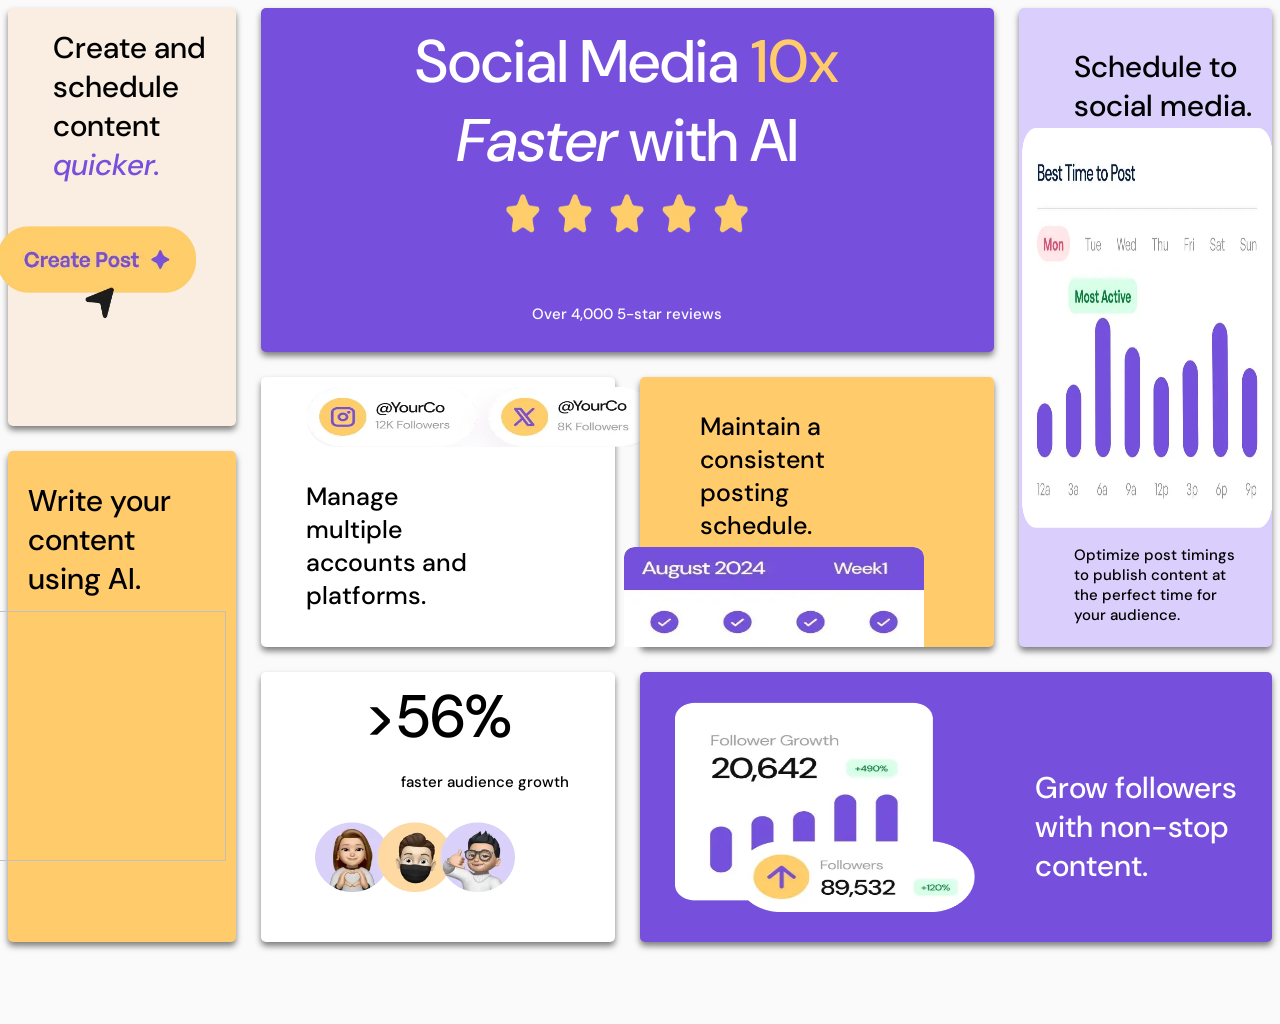
==== index.html @ f8db9918 "delete extra folders" ====
<!DOCTYPE html>
<html lang="en">

<head>
  <meta charset="UTF-8">
  <meta name="viewport" content="width=device-width, initial-scale=1.0">
  <title>Document</title>
  <link rel="stylesheet" href="style.css">
</head>
<body>
 <!-- دیو اصلی و والد اصلی بقیه دیو ها  -->
  <div class="container">
    <!-- دیو اول والد شماره یک سمت چپ -->
    <div class="g1">
      Create and <br>
      schedule <br>
      content
      <span class="t">
        quicker.</span>
      <img src="images/illustration-create-post.webp" class="gg1" alt="">
    </div>
    <!-- دیو دوم والد شماره دوم وسط بزرگترین دیو  -->
    <div class="g2">
      <span class="w">Social Media<span class="y"> 10x</span> <br>
       <span class="k"> Faster</span> with AI <br>
        <img src="images/illustration-five-stars.webp" class="gg2" alt=""> <br><span
          class="w size">
          Over 4,000 5-star reviews
        </span>
      </span>
    </div>
   <!-- سمت راست بنفش کمرنگ دیو سوم والد شماره سه  -->
    <div class="g3"><br>
      Schedule to <br>
      social media.
      <img src="images/illustration-schedule-posts.webp" class="gg3" alt="">
      <span class="size"> <br>
        Optimize post timings <br>
        to publish content at <br>
        the perfect time for <br>
        your audience.</span>
    </div>
    <!-- دیو چهارم والد شماره چهار سمت چپ پایین زیر دیو شماره یک  -->
    <div class="g4">
      Write your <br>
      content <br>
      using AI. <br>
      <img src="images/illustra" class="gg4" alt="">
    </div>
    <!-- دیو شماره پنج والد شماره پنج وسط زیر دیو شماره دو  رنگ سفید -->
    <div class="g5">
      <img src="bento-grid-main/assets/images/illustration-multiple-platforms.webp" class="gg5" alt="">
      <br>
      Manage <br>
      multiple <br>
      accounts and <br>
      platforms.
    </div>
    <!-- دیو شماره شیش والد شماره شیش رنگ زرد کنار دیو شماره پنج زیر دیو شماره دو  -->
    <div class="g6">
      <br>
      Maintain a <br>
      consistent <br>
      posting <br>
      schedule.
      <img src="illustration-consistent-schedule.jpg" class="gg6" alt="">
    </div>
    <!-- دیو شماره هفت والد شماره هفت زیر دیو شماره پنج  -->
    <div class="g7"><span>>56% </span> <br>
      <span class="size f">faster audience growth</span> <br>
      <img src="bento-grid-main/assets/images/illustration-audience-growth.webp" class="gg7" alt="">
    </div>
   <!-- دیو شماره هشت اخرین والد زیر دیو شماره سه و دیو شیش -->
    <div class="g8">
      <img src="bento-grid-main/assets/images/illustration-grow-followers.webp" class="gg8" alt=""><span class="w"> <br>
        Grow followers <br>
        with non-stop <br>
        content.</span>
    </div>
  </div>
</body>
</html>
---- style.css ----
@font-face {
    font-family: 'myfont';
    src: url(bento-grid-main/assets/fonts/DMSans-VariableFont_opsz\,wght.ttf) format("truetype");
    font-weight: 500;
    font-style: normal;
}
@font-face {
    font-family: 'kajfont';
    src: url(bento-grid-main/assets/fonts/DMSans-Italic-VariableFont_opsz\,wght.ttf) format('truetype');
    font-weight: 500;
    font-style: normal;
}
/* add the color  */
:root {
    --Purple-100: hsl(254, 88%, 90%);
    --Purple-500: hsl(256, 67%, 59%);
    --Yellow-100: hsl(31, 66%, 93%);
    --Yellow-500: hsl(39, 100%, 71%);
    --White: hsl(0, 0%, 100%);
    --Black: hsl(0, 0%, 7%);
}
/* bgc */
body {
    background-color: rgba(250, 250, 250, 0.827);
    font-family: 'myfont';
}
/* container */
.container {
    display: grid;
    grid-template-columns: repeat(10, 1fr);
    grid-template-rows: repeat(14, 1fr);
    gap: 25px;
}
/* select the all div in the container  */
.container div {
    border-radius: 5px;
    box-shadow: 0 4px 6px rgba(0, 0, 0, 0.5);
    transition: 2s;
}
/* add the transision */
.container div:hover {
    cursor: pointer;
    scale: 1.01;
    transform: translateY(-10px);
    filter: drop-shadow(0px 0px 10px rgba(0, 0, 0, 0.5));
}
/* boxes  */
.g1 {
    grid-column: 1/3;
    grid-row: 1/7;
    background-color: var(--Yellow-100);
    font-size: 30px;
    position: relative;
    padding-top: 20px;
    padding-left: 45px;
    text-align: left;
}
.g2 {
    grid-column: 3/9;
    grid-row: 1/6;
    background-color: var(--Purple-500);
    font-size: 60px;
    position: relative;
    display: flex;
    justify-content: center;
    align-items: center;
    text-align: center;
}
.g3 {
    grid-column: 9/12;
    grid-row: 1/10;
    background-color: var(--Purple-100);
    font-size: 30px;
    text-align: left;
    padding-left: 55px;
    display: flex;
    flex-direction: column;
    gap: 400px;
    position: relative;
}
.g4 {
    grid-column: 1/3;
    grid-row: 7/14;
    background-color: var(--Yellow-500);
    font-size: 30px;
    padding-top: 30px;
    padding-left: 20px;
    text-align: left;
    position: relative;
}
.g5 {
    grid-column: 3/6;
    grid-row: 6/10;
    background-color: var(--White);
    font-size: 25px;
    position: relative;
    padding-top: 70px;
    padding-left: 45px;
}
.g6 {
    grid-column: 6/9;
    grid-row: 6/10;
    background-color: var(--Yellow-500);
    font-size: 25px;
    padding-bottom: 105px;
    padding-left: 60px;
    position: relative;
}
.g7 {
    grid-column: 3/6;
    grid-row: 10/14;
    background-color: var(--White);
    font-size: 60px;
    text-align: center;
    position: relative;
    display: flex;
    flex-direction: column;
    justify-content: space-around;
}
.g8 {
    grid-column: 6/12;
    grid-row: 10/14;
    background-color: var(--Purple-500);
    font-size: 30px;
    display: flex;
    justify-content: center;
    align-items: center;
    gap: 60px;
}
/* add a img and changes such as width and height */
.gg1 {
    width: 200px;
    height: 100px;
    position: absolute;
    right: 40px;
    bottom: 100px;
}
.gg2 {
    width: 250px;
    height: 50px;
}
.gg3 {
    height: 400px;
    width: 250px;
    border-top-left-radius: 10px;
    border-bottom-left-radius: 10px;
    position: absolute;
    right: 0px;
    top: 120px;
}
.gg4 {
    position: absolute;
    width: 250px;
    height: 250px;
    top: 160px;
    right: 10px;
}
.gg5 {
    width: 350px;
    height: 60px;
    position: absolute;
    top: 10px;
    border-radius: 40px;
}
.gg6 {
    width: 300px;
    height: 100px;
    border-top-left-radius: 10px;
    border-top-right-radius: 10px;
    position: absolute;
    bottom: 0px;
    right: 70px;

}
.gg7 {
    width: 200px;
    height: 70px;
    position: absolute;
    bottom: 50px;
    right: 100px;
}
.gg8 {
    width: 300px;
    height: 210px;
}
/* textcolor and size color */
.t {
    color: var(--Purple-500);
    display: block;
    font-family: 'kajfont';
}
.y {
    color: var(--Yellow-500);
    display: inline;
}
.w {
    color: var(--White);
}
.size {
    font-size: 15px;
}
.k {
    font-family: 'kajfont';
}
.f{
    position:absolute ;
    left:140px ;
    bottom:150px ;
}
/* responsive dising  */
@media screen and (max-width:500px) {
    .container{
    display: flex;
    flex-direction: column;
    }
    .container div{
    width: 300px;
    padding: 15px;
    }
   .gg1{
    top: 50px;
    right: 10px;
    width: 170px;
   }
   .gg3{
    top: 120px;
   }
   .gg4{
    top: 7px;
    width: 130px;
    height: 115px;
   }
   .gg5{
    width: 210px;
    left: 120px;
    top: 50px;
   }
   .gg6{
    width: 170px;
    height: 70px;
    right: 8px;
   }
   .gg7{
    left: 70px;
   }
   .gg8{
    width: 270px;
    height: 230px;
    right: 100px;
    padding-left: 30px;
   }
   .g1{
    font-size: 25px;
   }
   .g2{
    font-size: 40px;
   }
   .g3{
    font-size: 25px;
   }
   .g4{
    font-size: 25px;
   }
   .g5{
    font-size: 25px;
   }
   .g8{
    text-align: center;
    display: flex;
    flex-direction: column-reverse;
    gap: 25px;
   }
  .f{
    left: 90px;
    bottom: 135px;
  }
  
}
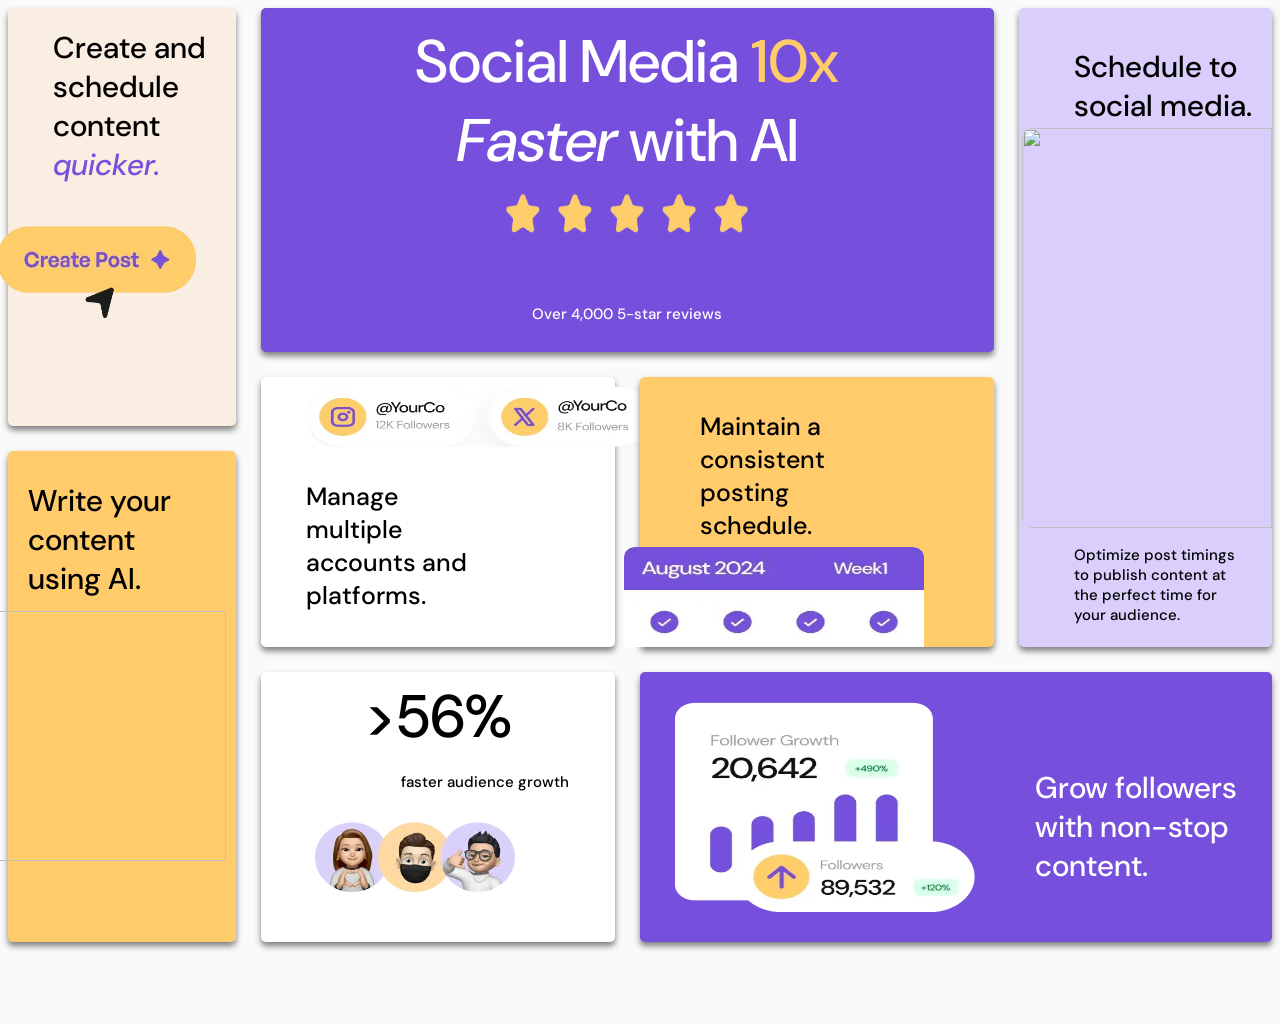
==== commit ad0bcbb9: "delete extra photos" ====
--- a/index.html
+++ b/index.html
@@ -33,7 +33,7 @@
     <div class="g3"><br>
       Schedule to <br>
       social media.
-      <img src="images/illustration-schedule-posts.webp" class="gg3" alt="">
+      <img src="images/illustration" class="gg3" alt="">
       <span class="size"> <br>
         Optimize post timings <br>
         to publish content at <br>
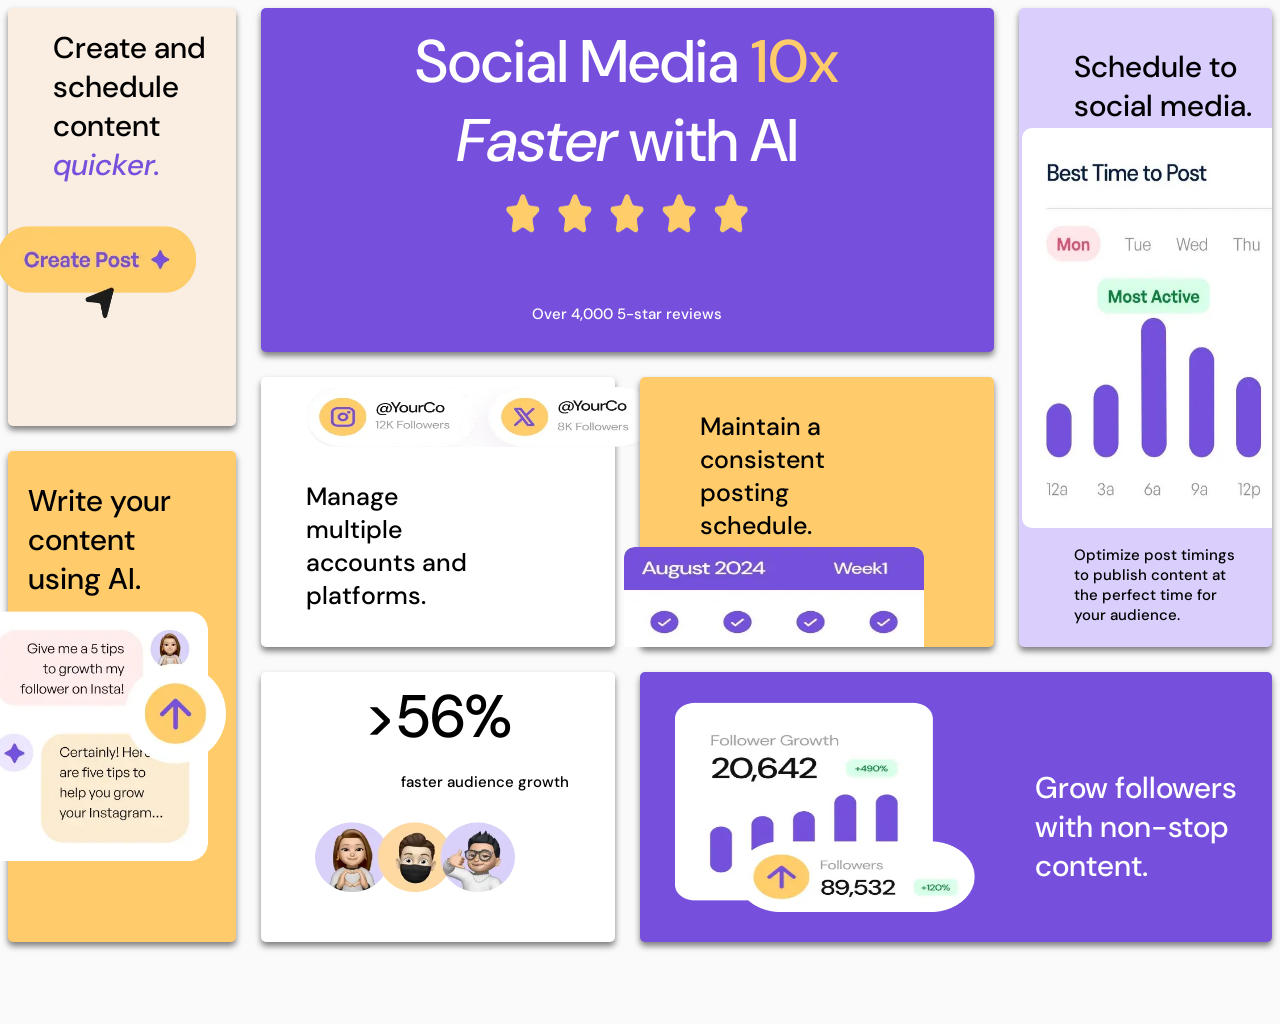
==== commit 4e333274: "making font faces and making some photos" ====
--- a/index.html
+++ b/index.html
@@ -33,7 +33,7 @@
     <div class="g3"><br>
       Schedule to <br>
       social media.
-      <img src="images/illustration" class="gg3" alt="">
+      <img src="images/illustration-schedule-posts.jpg" class="gg3" alt="">
       <span class="size"> <br>
         Optimize post timings <br>
         to publish content at <br>
@@ -45,11 +45,11 @@
       Write your <br>
       content <br>
       using AI. <br>
-      <img src="images/illustra" class="gg4" alt="">
+      <img src="images/illustration-ai-content.webp" class="gg4" alt="">
     </div>
     <!-- دیو شماره پنج والد شماره پنج وسط زیر دیو شماره دو  رنگ سفید -->
     <div class="g5">
-      <img src="bento-grid-main/assets/images/illustration-multiple-platforms.webp" class="gg5" alt="">
+      <img src="images/illustration-multiple-platforms.webp" class="gg5" alt="">
       <br>
       Manage <br>
       multiple <br>
@@ -63,16 +63,16 @@
       consistent <br>
       posting <br>
       schedule.
-      <img src="illustration-consistent-schedule.jpg" class="gg6" alt="">
+      <img src="images/illustration-consistent-schedule.jpg" class="gg6" alt="">
     </div>
     <!-- دیو شماره هفت والد شماره هفت زیر دیو شماره پنج  -->
     <div class="g7"><span>>56% </span> <br>
       <span class="size f">faster audience growth</span> <br>
-      <img src="bento-grid-main/assets/images/illustration-audience-growth.webp" class="gg7" alt="">
+      <img src="images/illustration-audience-growth.webp" class="gg7" alt="">
     </div>
    <!-- دیو شماره هشت اخرین والد زیر دیو شماره سه و دیو شیش -->
     <div class="g8">
-      <img src="bento-grid-main/assets/images/illustration-grow-followers.webp" class="gg8" alt=""><span class="w"> <br>
+      <img src="images/illustration-grow-followers.webp" class="gg8" alt=""><span class="w"> <br>
         Grow followers <br>
         with non-stop <br>
         content.</span>
--- a/style.css
+++ b/style.css
@@ -1,12 +1,12 @@
 @font-face {
     font-family: 'myfont';
-    src: url(bento-grid-main/assets/fonts/DMSans-VariableFont_opsz\,wght.ttf) format("truetype");
+    src: url(fonts/DMSans-VariableFont_opsz\,wght.ttf) format("truetype");
     font-weight: 500;
     font-style: normal;
 }
 @font-face {
     font-family: 'kajfont';
-    src: url(bento-grid-main/assets/fonts/DMSans-Italic-VariableFont_opsz\,wght.ttf) format('truetype');
+    src: url(fonts/DMSans-Italic-VariableFont_opsz\,wght.ttf) format('truetype');
     font-weight: 500;
     font-style: normal;
 }
